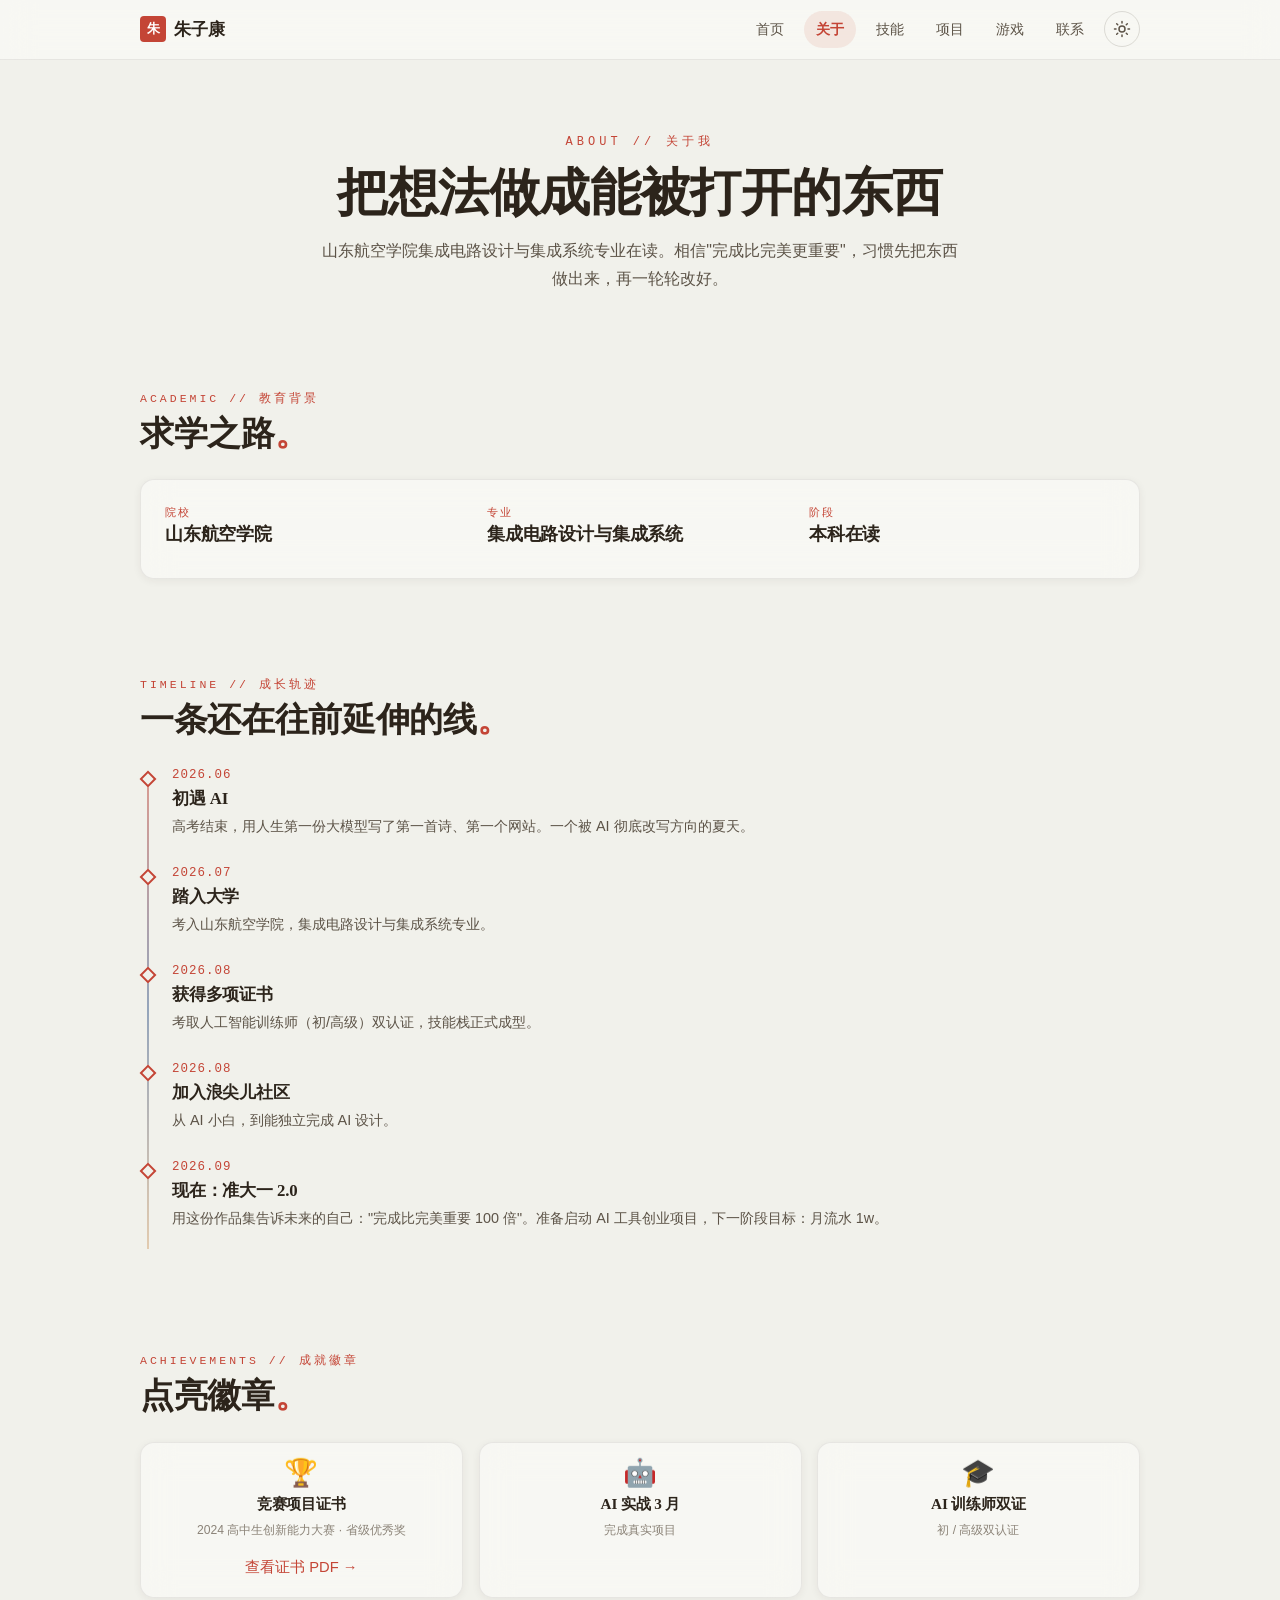
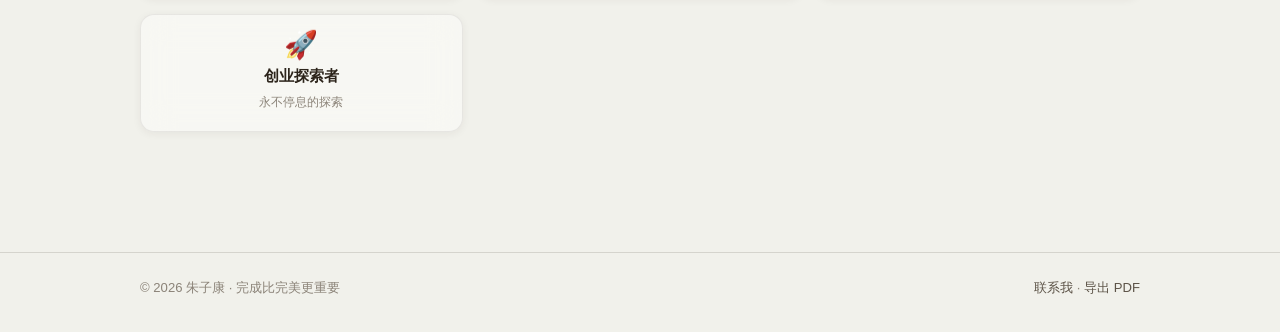
==== about.html @ a06865e1 "Add files via upload" ====
<!DOCTYPE html>
<html lang="zh-CN">
<head>
<meta charset="UTF-8">
<meta name="viewport" content="width=device-width, initial-scale=1">
<title>关于我 · 朱子康 | 教育背景与成长时间线</title>
<meta name="description" content="朱子康的成长轨迹：从高考后初遇 AI，到考入山东航空学院集成电路专业，再到完成多项 AI 技能认证的完整时间线。">
<meta name="theme-color" content="#F1F1EB">
<link rel="canonical" href="https://qsefthuko753951.github.io/ZK/about.html">
<link rel="icon" href="images/favicon.png" sizes="256x256">
<link rel="icon" href="favicon.ico" sizes="48x48">
<meta property="og:type" content="profile">
<meta property="og:title" content="关于我 · 朱子康">
<meta property="og:description" content="教育背景、成长时间线与成就徽章。">
<meta property="og:url" content="https://qsefthuko753951.github.io/ZK/about.html">
<meta property="og:image" content="https://qsefthuko753951.github.io/ZK/images/robocon-01.webp">
<link rel="stylesheet" href="assets/css/tokens.css">
<link rel="stylesheet" href="assets/css/main.css">
<script>(function(){ try { var t = localStorage.getItem('zk-theme'); if (t) document.documentElement.setAttribute('data-theme', t); } catch (e) {} })();</script>
</head>
<body>

<header class="site-nav">
    <div class="nav-inner">
        <a class="nav-brand" href="index.html"><span class="seal">朱</span>朱子康</a>
        <button class="nav-toggle" aria-expanded="false" aria-label="打开导航菜单">☰</button>
        <nav class="nav-links" id="nav-links">
            <a href="index.html">首页</a>
            <a href="about.html" class="is-active">关于</a>
            <a href="skills.html">技能</a>
            <a href="projects.html">项目</a>
            <a href="games.html">游戏</a>
            <a href="contact.html">联系</a>
            <button class="theme-toggle" aria-label="切换深色 / 浅色模式" title="切换主题">
                <svg class="icon-sun" viewBox="0 0 24 24" fill="none" stroke="currentColor" stroke-width="2" stroke-linecap="round"><circle cx="12" cy="12" r="4"></circle><path d="M12 2v2M12 20v2M2 12h2M20 12h2M4.9 4.9l1.4 1.4M17.7 17.7l1.4 1.4M19.1 4.9l-1.4 1.4M6.3 17.7l-1.4 1.4"></path></svg>
                <svg class="icon-moon" viewBox="0 0 24 24" fill="none" stroke="currentColor" stroke-width="2" stroke-linecap="round" stroke-linejoin="round"><path d="M21 12.8A9 9 0 1 1 11.2 3a7 7 0 0 0 9.8 9.8z"></path></svg>
            </button>
        </nav>
    </div>
</header>

<main class="site-main">
    <div class="page-head container">
        <div class="eyebrow">ABOUT // 关于我</div>
        <h1>把想法做成能被打开的东西</h1>
        <p>山东航空学院集成电路设计与集成系统专业在读。相信"完成比完美更重要"，习惯先把东西做出来，再一轮轮改好。</p>
    </div>

    <!-- 教育背景 -->
    <section data-snap class="section">
        <div class="container">
            <div class="section-head reveal">
                <div class="eyebrow">ACADEMIC // 教育背景</div>
                <h2>求学之路<span class="dot">。</span></h2>
            </div>
            <div class="card reveal">
                <div class="grid grid-3">
                    <div><div class="eyebrow">院校</div><h3>山东航空学院</h3></div>
                    <div><div class="eyebrow">专业</div><h3>集成电路设计与集成系统</h3></div>
                    <div><div class="eyebrow">阶段</div><h3>本科在读</h3></div>
                </div>
            </div>
        </div>
    </section>

    <!-- 成长时间线 -->
    <section class="section ink-reveal">
        <div class="container">
            <div class="section-head reveal">
                <div class="eyebrow">TIMELINE // 成长轨迹</div>
                <h2>一条还在往前延伸的线<span class="dot">。</span></h2>
            </div>
            <div class="timeline reveal">
                <div class="tl-item">
                    <div class="tl-date">2026.06</div>
                    <h3>初遇 AI</h3>
                    <p>高考结束，用人生第一份大模型写了第一首诗、第一个网站。一个被 AI 彻底改写方向的夏天。</p>
                </div>
                <div class="tl-item">
                    <div class="tl-date">2026.07</div>
                    <h3>踏入大学</h3>
                    <p>考入山东航空学院，集成电路设计与集成系统专业。</p>
                </div>
                <div class="tl-item">
                    <div class="tl-date">2026.08</div>
                    <h3>获得多项证书</h3>
                    <p>考取人工智能训练师（初/高级）双认证，技能栈正式成型。</p>
                </div>
                <div class="tl-item">
                    <div class="tl-date">2026.08</div>
                    <h3>加入浪尖儿社区</h3>
                    <p>从 AI 小白，到能独立完成 AI 设计。</p>
                </div>
                <div class="tl-item">
                    <div class="tl-date">2026.09</div>
                    <h3>现在：准大一 2.0</h3>
                    <p>用这份作品集告诉未来的自己："完成比完美重要 100 倍"。准备启动 AI 工具创业项目，下一阶段目标：月流水 1w。</p>
                </div>
            </div>
        </div>
    </section>

    <!-- 成就徽章 -->
    <section data-snap class="section">
        <div class="container">
            <div class="section-head reveal">
                <div class="eyebrow">ACHIEVEMENTS // 成就徽章</div>
                <h2>点亮徽章<span class="dot">。</span></h2>
            </div>
            <div class="grid grid-auto">
                <div class="card badge reveal">
                    <div class="icon">🏆</div>
                    <h4>竞赛项目证书</h4>
                    <span>2024 高中生创新能力大赛 · 省级优秀奖</span>
                    <p style="margin-top:var(--sp-3);margin-bottom:0"><a href="images/cert_award_20241787541253835.pdf" target="_blank" rel="noopener">查看证书 PDF →</a></p>
                </div>
                <div class="card badge reveal">
                    <div class="icon">🤖</div>
                    <h4>AI 实战 3 月</h4>
                    <span>完成真实项目</span>
                </div>
                <div class="card badge reveal">
                    <div class="icon">🎓</div>
                    <h4>AI 训练师双证</h4>
                    <span>初 / 高级双认证</span>
                </div>
                <div class="card badge reveal">
                    <div class="icon">🚀</div>
                    <h4>创业探索者</h4>
                    <span>永不停息的探索</span>
                </div>
            </div>
        </div>
    </section>
</main>

<footer class="site-footer">
    <div class="container footer-inner">
        <div>© <span data-year>2026</span> 朱子康 · 完成比完美更重要</div>
        <div><a href="contact.html">联系我</a> · <a href="#" onclick="window.print();return false;">导出 PDF</a></div>
    </div>
</footer>

<script src="assets/js/config.js"></script>
<script src="assets/js/theme.js"></script>
<script src="assets/js/site.js"></script>
<script src="assets/js/cursor-particles.js"></script>
<script src="assets/js/smooth-scroll.js"></script>

<script type="application/ld+json">
{
  "@context": "https://schema.org",
  "@type": "BreadcrumbList",
  "itemListElement": [
    { "@type": "ListItem", "position": 1, "name": "首页", "item": "https://qsefthuko753951.github.io/ZK/" },
    { "@type": "ListItem", "position": 2, "name": "关于我", "item": "https://qsefthuko753951.github.io/ZK/about.html" }
  ]
}
</script>
</body>
</html>
---- assets/css/tokens.css ----
/* ==========================================================================
   tokens.css — 设计令牌单一来源（配色 / 字体 / 间距 / 阴影 / 动效）
   覆盖顺序：亮色默认 → 系统深色偏好 → 手动指定 data-theme
   ========================================================================== */

:root {
    /* ---------- 字体（系统栈优先，零下载零阻塞，保证 LCP 与 Lighthouse） ---------- */
    --font-serif: "Songti SC", "STSong", "Source Han Serif SC", "Noto Serif SC", "SimSun", Georgia, serif;
    --font-sans: -apple-system, BlinkMacSystemFont, "PingFang SC", "HarmonyOS Sans SC", "Microsoft YaHei", "Noto Sans SC", "Segoe UI", Roboto, sans-serif;
    --font-hand: "Xingkai SC", "STXingkai", "Kaiti SC", "STKaiti", "KaiTi", cursive;
    --font-mono: "SFMono-Regular", Menlo, Consolas, "Courier New", monospace;

    /* ---------- 间距刻度 ---------- */
    --sp-1: 0.25rem;
    --sp-2: 0.5rem;
    --sp-3: 0.75rem;
    --sp-4: 1rem;
    --sp-5: 1.5rem;
    --sp-6: 2rem;
    --sp-7: 3rem;
    --sp-8: 4.5rem;
    --sp-9: 7rem;
    --gutter: clamp(1rem, 4vw, 2.5rem);
    --maxw: 1080px;

    /* ---------- 尺寸与圆角 ---------- */
    --radius-sm: 4px;
    --radius-md: 8px;
    --radius-lg: 14px;
    --radius-full: 999px;
    --nav-h: 60px;

    /* ---------- 动效 ---------- */
    --ease-out: cubic-bezier(0.2, 1, 0.3, 1);
    --ease-io: cubic-bezier(0.5, 0, 0.2, 1);
    --dur-fast: 0.2s;
    --dur: 0.4s;
    --dur-slow: 0.8s;

    /* ================= 亮色：宣纸 × 墨 ================= */
    --c-bg: #F1F1EB;
    --c-bg-soft: #F7F7F3;
    --c-surface: rgba(250, 250, 247, 0.72);
    --c-surface-solid: #FBFAF7;
    --c-ink: #2C241B;
    --c-ink-2: #5C5347;
    --c-ink-3: #8B8378;
    --c-line: rgba(44, 36, 27, 0.14);
    --c-line-soft: rgba(44, 36, 27, 0.08);

    /* 国风三色（品牌色，深浅模式共用同一家族） */
    --c-cinnabar: #C44536;
    --c-ultramarine: #3A5A8C;
    --c-ochre: #D4A574;
    --c-gold: #B08D4F;

    --c-accent: var(--c-cinnabar);
    --c-accent-weak: rgba(196, 69, 54, 0.1);

    --shadow-sm: 0 2px 8px rgba(44, 36, 27, 0.06);
    --shadow-md: 0 10px 30px rgba(44, 36, 27, 0.10);
    --shadow-lg: 0 24px 60px rgba(44, 36, 27, 0.16);
    --shadow-geo: 5px 5px 0 var(--c-ultramarine), 10px 10px 0 rgba(196, 69, 54, 0.35);
    --glass-blur: blur(16px) saturate(160%);

    /* 画布层（水墨粒子/流动背景） */
    --ink-particle: 44, 36, 27;
    --ink-canvas-alpha: 0.5;
    --c-canvas-bg: transparent;
}

/* ---------- 深色：墨黑底 + 金色点缀 ---------- */
:root[data-theme="dark"],
html[data-theme="dark"] {
    --c-bg: #0E0E12;
    --c-bg-soft: #15151B;
    --c-surface: rgba(28, 28, 36, 0.72);
    --c-surface-solid: #1A1A22;
    --c-ink: #EDEAE3;
    --c-ink-2: #B5B0A6;
    --c-ink-3: #7E7A73;
    --c-line: rgba(237, 234, 227, 0.16);
    --c-line-soft: rgba(237, 234, 227, 0.08);

    --c-cinnabar: #E0645A;
    --c-ultramarine: #6E93C8;
    --c-ochre: #D8B183;
    --c-gold: #D8B26A;

    --shadow-sm: 0 2px 8px rgba(0, 0, 0, 0.5);
    --shadow-md: 0 12px 32px rgba(0, 0, 0, 0.6);
    --shadow-lg: 0 28px 70px rgba(0, 0, 0, 0.7);
    --shadow-geo: 5px 5px 0 var(--c-ultramarine), 10px 10px 0 rgba(216, 178, 106, 0.4);

    --ink-particle: 216, 178, 106;
    --ink-canvas-alpha: 0.42;
}

/* ---------- 跟随系统（未手动指定时生效） ---------- */
@media (prefers-color-scheme: dark) {
    :root:not([data-theme="light"]) {
        --c-bg: #0E0E12;
        --c-bg-soft: #15151B;
        --c-surface: rgba(28, 28, 36, 0.72);
        --c-surface-solid: #1A1A22;
        --c-ink: #EDEAE3;
        --c-ink-2: #B5B0A6;
        --c-ink-3: #7E7A73;
        --c-line: rgba(237, 234, 227, 0.16);
        --c-line-soft: rgba(237, 234, 227, 0.08);
        --c-cinnabar: #E0645A;
        --c-ultramarine: #6E93C8;
        --c-ochre: #D8B183;
        --c-gold: #D8B26A;
        --shadow-sm: 0 2px 8px rgba(0, 0, 0, 0.5);
        --shadow-md: 0 12px 32px rgba(0, 0, 0, 0.6);
        --shadow-lg: 0 28px 70px rgba(0, 0, 0, 0.7);
        --shadow-geo: 5px 5px 0 var(--c-ultramarine), 10px 10px 0 rgba(216, 178, 106, 0.4);
        --ink-particle: 216, 178, 106;
        --ink-canvas-alpha: 0.42;
    }
}

/* 主题切换瞬间的平滑过渡（由 JS 临时挂上，避免首屏加载时全程过渡） */
html.theme-anim,
html.theme-anim *,
html.theme-anim *::before,
html.theme-anim *::after {
    transition: background-color 0.45s var(--ease-io), border-color 0.45s var(--ease-io),
                color 0.45s var(--ease-io), fill 0.45s var(--ease-io) !important;
}
---- assets/css/main.css ----
/* ==========================================================================
   main.css — 版式与组件（颜色一律引用 tokens.css 变量，此处不写死色值）
   ========================================================================== */

*, *::before, *::after { box-sizing: border-box; }
html { -webkit-text-size-adjust: 100%; scroll-behavior: smooth; }
body {
    margin: 0;
    font-family: var(--font-sans);
    font-size: 16px;
    line-height: 1.75;
    color: var(--c-ink);
    background: var(--c-bg);
    -webkit-font-smoothing: antialiased;
    overflow-x: hidden;
    transition: background-color var(--dur) var(--ease-io), color var(--dur) var(--ease-io);
}
img, video, canvas { max-width: 100%; display: block; }
a { color: var(--c-accent); text-decoration: none; }
a:hover { text-decoration: underline; text-underline-offset: 3px; }
h1, h2, h3, h4 { font-family: var(--font-serif); font-weight: 700; line-height: 1.25; margin: 0 0 var(--sp-3); letter-spacing: -0.01em; }
p { margin: 0 0 var(--sp-4); }
ul { margin: 0; padding-left: 1.2em; }
button { font: inherit; color: inherit; }
:focus-visible { outline: 2px solid var(--c-accent); outline-offset: 3px; border-radius: var(--radius-sm); }

.container { width: 100%; max-width: var(--maxw); margin: 0 auto; padding: 0 var(--gutter); }
.sr-only { position: absolute; width: 1px; height: 1px; overflow: hidden; clip-path: inset(50%); white-space: nowrap; }

/* 跨文档页面过渡（支持的浏览器自动获得淡入淡出，不支持则无影响） */
@view-transition { navigation: auto; }
::view-transition-old(root) { animation: vtFade 0.28s var(--ease-io) both; }
::view-transition-new(root) { animation: vtIn 0.42s var(--ease-out) both; }
@keyframes vtFade { to { opacity: 0; } }
@keyframes vtIn { from { opacity: 0; transform: translateY(10px); } to { opacity: 1; transform: none; } }

/* ============ 顶部导航 ============ */
.site-nav {
    position: fixed; inset: 0 0 auto; z-index: 100; height: var(--nav-h);
    display: flex; align-items: center;
    background: var(--c-surface);
    backdrop-filter: var(--glass-blur); -webkit-backdrop-filter: var(--glass-blur);
    border-bottom: 1px solid var(--c-line-soft);
}
.nav-inner { width: 100%; max-width: var(--maxw); margin: 0 auto; padding: 0 var(--gutter); display: flex; align-items: center; gap: var(--sp-4); }
.nav-brand { font-family: var(--font-serif); font-weight: 700; font-size: 1.05rem; color: var(--c-ink); display: flex; align-items: center; gap: 8px; }
.nav-brand:hover { text-decoration: none; color: var(--c-accent); }
.nav-brand .seal {
    width: 26px; height: 26px; display: grid; place-items: center; border-radius: var(--radius-sm);
    background: var(--c-cinnabar); color: #fff; font-size: 0.8rem; font-family: var(--font-serif);
}
.nav-links { display: flex; gap: var(--sp-2); margin-left: auto; align-items: center; }
.nav-links a {
    padding: 6px 12px; border-radius: var(--radius-full); font-size: 0.9rem; color: var(--c-ink-2);
    transition: background var(--dur-fast) var(--ease-out), color var(--dur-fast) var(--ease-out);
}
.nav-links a:hover { background: var(--c-accent-weak); color: var(--c-accent); text-decoration: none; }
.nav-links a.is-active { color: var(--c-accent); font-weight: 700; background: var(--c-accent-weak); }
.nav-toggle { display: none; margin-left: auto; background: none; border: 1px solid var(--c-line); border-radius: var(--radius-sm); padding: 4px 10px; cursor: pointer; }
.theme-toggle {
    background: none; border: 1px solid var(--c-line); border-radius: var(--radius-full);
    width: 36px; height: 36px; display: grid; place-items: center; cursor: pointer; color: var(--c-ink-2);
    transition: transform var(--dur-fast) var(--ease-out), color var(--dur-fast), border-color var(--dur-fast);
}
.theme-toggle:hover { transform: rotate(-18deg); color: var(--c-accent); border-color: var(--c-accent); }
.theme-toggle svg { width: 18px; height: 18px; }
.theme-toggle .icon-moon { display: none; }
html[data-theme="dark"] .theme-toggle .icon-sun { display: none; }
html[data-theme="dark"] .theme-toggle .icon-moon { display: block; }
@media (prefers-color-scheme: dark) {
    html:not([data-theme="light"]) .theme-toggle .icon-sun { display: none; }
    html:not([data-theme="light"]) .theme-toggle .icon-moon { display: block; }
}
@media (max-width: 820px) {
    .nav-toggle { display: block; }
    .nav-links {
        position: fixed; top: var(--nav-h); left: 0; right: 0; flex-direction: column; align-items: stretch;
        background: var(--c-surface-solid); border-bottom: 1px solid var(--c-line);
        padding: var(--sp-3) var(--gutter) var(--sp-5); gap: 0;
        transform: translateY(-120%); transition: transform var(--dur) var(--ease-out);
        backdrop-filter: var(--glass-blur); -webkit-backdrop-filter: var(--glass-blur);
    }
    .nav-links.is-open { transform: translateY(0); }
    .nav-links a { padding: 12px 4px; border-bottom: 1px solid var(--c-line-soft); border-radius: 0; }
    .nav-links .theme-toggle { position: absolute; top: -46px; right: var(--gutter); }
}

/* ============ 页面骨架 ============ */
.site-main { padding-top: var(--nav-h); }
.page-head { padding: var(--sp-8) 0 var(--sp-6); text-align: center; }
.page-head .eyebrow { font-family: var(--font-mono); letter-spacing: 4px; font-size: 0.75rem; color: var(--c-accent); text-transform: uppercase; }
.page-head h1 { font-size: clamp(2rem, 5vw, 3.2rem); margin-top: var(--sp-2); }
.page-head p { color: var(--c-ink-2); max-width: 640px; margin-inline: auto; }

.section { padding: var(--sp-7) 0; }
.section-head { margin-bottom: var(--sp-5); }
.section-head .eyebrow { font-family: var(--font-mono); letter-spacing: 3px; font-size: 0.72rem; text-transform: uppercase; color: var(--c-accent); }
.section-head h2 { font-size: clamp(1.5rem, 3.4vw, 2.1rem); margin-top: var(--sp-1); }
.section-head h2 .dot { color: var(--c-accent); }

/* ============ 首页 Hero ============ */
.hero {
    position: relative; min-height: calc(100vh - var(--nav-h));
    display: grid; place-items: center; text-align: center; overflow: hidden;
    padding: var(--sp-7) var(--gutter) var(--sp-8);
}
#ink-canvas { position: absolute; inset: 0; width: 100%; height: 100%; z-index: 0; pointer-events: none; }
.hero-inner { position: relative; z-index: 1; max-width: 820px; }
.hero-kicker { font-family: var(--font-mono); letter-spacing: 6px; font-size: 0.75rem; color: var(--c-ink-2); text-transform: uppercase; }

/* 毛笔书写：逐字遮罩揭示 + 轻微墨色晕开 */
.brush-name { font-family: var(--font-serif); font-size: clamp(3.4rem, 12vw, 7rem); font-weight: 900; line-height: 1.05; margin: var(--sp-3) 0 var(--sp-2); letter-spacing: 0.04em; }
.brush-name .ch {
    display: inline-block; opacity: 0;
    clip-path: polygon(0 0, 0 0, 0 100%, 0 100%);
    filter: blur(6px);
}
.brush-name .ch.done { animation: brushIn 0.9s var(--ease-out) forwards; }
.brush-name .ch.done::after { content: ''; }
@keyframes brushIn {
    0%   { opacity: 0; clip-path: polygon(0 0, 0 0, 0 100%, 0 100%); filter: blur(8px); transform: translateY(12px) rotate(-2deg); }
    55%  { opacity: 1; clip-path: polygon(0 0, 100% 0, 100% 100%, 0 100%); filter: blur(1px); }
    100% { opacity: 1; clip-path: polygon(0 0, 100% 0, 100% 100%, 0 100%); filter: blur(0); transform: none; }
}
.brush-name .dot { color: var(--c-cinnabar); }
.hero-flog { font-family: var(--font-serif); font-size: clamp(1.1rem, 3vw, 1.6rem); color: var(--c-ink-2); margin-bottom: var(--sp-4); min-height: 1.6em; }
.hero-flog .caret { color: var(--c-accent); animation: caretBlink 0.9s step-end infinite; }
@keyframes caretBlink { 50% { opacity: 0; } }
.hero-desc { color: var(--c-ink-2); max-width: 620px; margin: 0 auto var(--sp-5); }
.hero-desc strong { color: var(--c-accent); }

.hero-stats { display: flex; justify-content: center; gap: var(--sp-6); flex-wrap: wrap; margin-top: var(--sp-5); }
.stat .num { font-family: var(--font-serif); font-size: 2rem; font-weight: 800; color: var(--c-accent); line-height: 1; font-variant-numeric: tabular-nums; }
.stat .label { font-size: 0.75rem; color: var(--c-ink-3); letter-spacing: 1px; margin-top: 4px; }

/* 呼吸灯滚动提示 */
.scroll-hint { position: absolute; bottom: 26px; left: 50%; transform: translateX(-50%); z-index: 2; display: grid; justify-items: center; gap: 6px; color: var(--c-ink-3); font-size: 0.72rem; letter-spacing: 3px; font-family: var(--font-mono); text-transform: uppercase; cursor: pointer; }
.scroll-hint .dot-line { width: 1px; height: 40px; background: linear-gradient(var(--c-accent), transparent); animation: hintBreath 2.4s var(--ease-io) infinite; transform-origin: top; }
.scroll-hint .ring { width: 30px; height: 30px; border: 1px solid var(--c-accent); border-radius: 50%; display: grid; place-items: center; animation: hintPulse 2.4s var(--ease-io) infinite; }
.scroll-hint .ring::after { content: ''; width: 6px; height: 6px; border-right: 1.5px solid currentColor; border-bottom: 1.5px solid currentColor; transform: rotate(45deg) translate(-1px, -1px); color: var(--c-accent); }
@keyframes hintBreath { 0%, 100% { opacity: 0.25; transform: scaleY(0.6); } 50% { opacity: 1; transform: scaleY(1); } }
@keyframes hintPulse { 0%, 100% { box-shadow: 0 0 0 0 rgba(196, 69, 54, 0.28); } 50% { box-shadow: 0 0 0 10px rgba(196, 69, 54, 0); } }

/* ============ 卡片 ============ */
.grid { display: grid; gap: var(--sp-4); }
.grid-2 { grid-template-columns: repeat(2, 1fr); }
.grid-3 { grid-template-columns: repeat(3, 1fr); }
.grid-auto { grid-template-columns: repeat(auto-fit, minmax(240px, 1fr)); }
@media (max-width: 860px) { .grid-3 { grid-template-columns: repeat(2, 1fr); } }
@media (max-width: 620px) { .grid-2, .grid-3 { grid-template-columns: 1fr; } }

.card {
    position: relative; padding: var(--sp-5); border-radius: var(--radius-lg);
    background: var(--c-surface); border: 1px solid var(--c-line-soft);
    box-shadow: var(--shadow-sm);
    backdrop-filter: var(--glass-blur); -webkit-backdrop-filter: var(--glass-blur);
    transition: transform var(--dur) var(--ease-out), box-shadow var(--dur) var(--ease-out), border-color var(--dur);
    overflow: hidden;
}
.card:hover { transform: translateY(-6px); box-shadow: var(--shadow-md); border-color: var(--c-accent); }
/* 光追边缘：hover 时流转的锥形渐变描边 */
.card::after {
    content: ''; position: absolute; inset: 0; border-radius: inherit; padding: 1px; pointer-events: none;
    background: conic-gradient(from var(--shine, 0deg), transparent 0 62%, var(--c-accent) 74%, transparent 86%);
    -webkit-mask: linear-gradient(#000 0 0) content-box, linear-gradient(#000 0 0);
    mask: linear-gradient(#000 0 0) content-box, linear-gradient(#000 0 0);
    -webkit-mask-composite: xor; mask-composite: exclude;
    opacity: 0; transition: opacity var(--dur);
}
.card:hover::after { opacity: 0.9; animation: shineSpin 3.2s linear infinite; }
@keyframes shineSpin { to { --shine: 360deg; } }
.card h3 { margin-bottom: var(--sp-2); font-size: 1.15rem; }
.card p { color: var(--c-ink-2); font-size: 0.92rem; margin-bottom: 0; }
.card .eyebrow { font-family: var(--font-mono); font-size: 0.68rem; letter-spacing: 2px; color: var(--c-accent); text-transform: uppercase; }

.card-link { display: block; color: inherit; }
.card-link:hover { text-decoration: none; }
.card-link .go { font-size: 0.82rem; color: var(--c-accent); margin-top: var(--sp-3); display: inline-flex; gap: 6px; align-items: center; }

/* 标签 */
.chips { display: flex; flex-wrap: wrap; gap: 6px; margin-top: var(--sp-3); }
.chip {
    font-size: 0.72rem; padding: 3px 10px; border-radius: var(--radius-full);
    background: var(--c-accent-weak); color: var(--c-accent); border: 1px solid var(--c-line-soft);
    font-family: var(--font-sans);
}

/* 按钮 */
.btn {
    display: inline-flex; align-items: center; gap: 8px; padding: 10px 20px; border-radius: var(--radius-sm);
    background: var(--c-accent); color: #fff; border: none; cursor: pointer; font-size: 0.9rem; font-weight: 600;
    transition: transform var(--dur-fast) var(--ease-out), box-shadow var(--dur-fast);
}
.btn:hover { text-decoration: none; transform: translate(-2px, -2px); box-shadow: 4px 4px 0 var(--c-ultramarine); color: #fff; }
.btn-ghost { background: transparent; color: var(--c-ink); border: 1px solid var(--c-line); }
.btn-ghost:hover { color: var(--c-accent); border-color: var(--c-accent); box-shadow: 3px 3px 0 var(--c-ultramarine); }

/* ============ 时间轴 ============ */
.timeline { position: relative; padding-left: var(--sp-6); }
.timeline::before { content: ''; position: absolute; left: 7px; top: 6px; bottom: 6px; width: 2px; background: linear-gradient(var(--c-cinnabar), var(--c-ultramarine), var(--c-ochre)); opacity: 0.5; }
.tl-item { position: relative; padding-bottom: var(--sp-5); }
.tl-item::before {
    content: ''; position: absolute; left: calc(-1 * var(--sp-6) + 2px); top: 8px; width: 12px; height: 12px;
    background: var(--c-bg); border: 2px solid var(--c-cinnabar); transform: rotate(45deg);
    transition: background var(--dur), transform var(--dur);
}
.tl-item:hover::before { background: var(--c-cinnabar); transform: rotate(225deg); }
.tl-date { font-family: var(--font-mono); font-size: 0.78rem; color: var(--c-accent); letter-spacing: 1px; }
.tl-item h3 { font-size: 1.05rem; margin: 2px 0 4px; }
.tl-item p { color: var(--c-ink-2); font-size: 0.9rem; margin: 0; }

/* ============ 徽章 / 证书 ============ */
.badge { text-align: center; padding: var(--sp-4); }
.badge .icon { font-size: 1.7rem; line-height: 1; margin-bottom: var(--sp-2); }
.badge h4 { font-size: 0.95rem; margin: 0 0 2px; }
.badge span { font-size: 0.76rem; color: var(--c-ink-3); }
.cert-grid { display: grid; grid-template-columns: repeat(auto-fit, minmax(220px, 1fr)); gap: var(--sp-4); }
.cert { padding: var(--sp-3); }
.cert img { width: 100%; aspect-ratio: 16/10; object-fit: cover; border-radius: var(--radius-sm); background: var(--c-bg-soft); }
.cert .name { font-size: 0.86rem; margin-top: var(--sp-2); font-weight: 600; }
.cert .from { font-size: 0.75rem; color: var(--c-ink-3); }

/* ============ 技能条 ============ */
.skill-row { margin-bottom: var(--sp-4); }
.skill-row .top { display: flex; justify-content: space-between; font-size: 0.9rem; margin-bottom: 6px; }
.skill-row .val { color: var(--c-accent); font-family: var(--font-mono); font-variant-numeric: tabular-nums; }
.bar { height: 8px; border-radius: var(--radius-full); background: var(--c-line-soft); overflow: hidden; }
.bar > i { display: block; height: 100%; width: 0; border-radius: inherit; background: linear-gradient(90deg, var(--c-cinnabar), var(--c-ultramarine)); transition: width 1.4s var(--ease-out); }

/* ============ 作品 3D Coverflow ============ */
.coverflow { position: relative; height: min(56vh, 460px); perspective: 1400px; overflow: hidden; border-radius: var(--radius-lg); background: var(--c-bg-soft); border: 1px dashed var(--c-line); touch-action: pan-y; }
.coverflow-inner { position: absolute; inset: 0; transform-style: preserve-3d; }
.cf-item {
    position: absolute; top: 50%; left: 50%; width: min(52vw, 560px); aspect-ratio: 16/9;
    transform-origin: center; cursor: pointer; border-radius: var(--radius-sm); overflow: hidden;
    box-shadow: var(--shadow-md); border: 1px solid var(--c-line-soft); background: var(--c-surface-solid);
    transition: transform 0.6s var(--ease-out), opacity 0.6s, filter 0.6s;
}
.cf-item img { width: 100%; height: 100%; object-fit: cover; }
.cf-item.is-active { border-color: var(--c-accent); }
.coverflow-nav { display: flex; justify-content: center; gap: var(--sp-3); margin-top: var(--sp-4); }
.cf-btn { width: 42px; height: 42px; border-radius: var(--radius-sm); border: 1px solid var(--c-line); background: var(--c-surface); cursor: pointer; display: grid; place-items: center; transition: all var(--dur-fast); }
.cf-btn:hover { background: var(--c-accent); color: #fff; border-color: var(--c-accent); }

/* 灯箱 */
.lightbox { position: fixed; inset: 0; z-index: 200; background: rgba(8, 8, 10, 0.9); display: none; place-items: center; padding: var(--sp-5); backdrop-filter: blur(8px); }
.lightbox.is-open { display: grid; }
.lightbox img { max-width: 94vw; max-height: 86vh; border-radius: var(--radius-md); box-shadow: var(--shadow-lg); }
.lightbox .lb-close, .lightbox .lb-nav { position: absolute; background: var(--c-surface); border: 1px solid var(--c-line); color: var(--c-ink); cursor: pointer; border-radius: 50%; width: 44px; height: 44px; display: grid; place-items: center; font-size: 1.2rem; }
.lightbox .lb-close { top: 18px; right: 20px; }
.lightbox .lb-nav { top: 50%; transform: translateY(-50%); }
.lightbox .lb-prev { left: 18px; }
.lightbox .lb-next { right: 18px; }
.lightbox .lb-count { position: absolute; bottom: 24px; left: 50%; transform: translateX(-50%); font-family: var(--font-mono); font-size: 0.85rem; color: #fff; background: rgba(255,255,255,0.12); padding: 4px 14px; border-radius: var(--radius-full); }

/* ============ 游戏试玩舱 ============ */
.play-cabinet { border-radius: var(--radius-lg); overflow: hidden; border: 1px solid var(--c-line); background: var(--c-surface); box-shadow: var(--shadow-md); border-top: 4px solid var(--c-cinnabar); }
.play-head { padding: var(--sp-4) var(--sp-5) var(--sp-3); }
.play-head h2 { font-size: 1.3rem; margin: 4px 0 0; }
.play-stage { position: relative; background: #0a0a12; min-height: 320px; }
.play-poster {
    position: absolute; inset: 0; z-index: 2; display: grid; place-content: center; justify-items: center; gap: var(--sp-3);
    text-align: center; cursor: pointer; color: #E8ECF5; padding: var(--sp-5);
    background: radial-gradient(circle at 50% 34%, rgba(110, 147, 200, 0.3), transparent 62%), linear-gradient(180deg, #14141c, #08080f);
}
.play-poster h3 { color: #F0C040; letter-spacing: 6px; margin: 0; text-shadow: 3px 3px 0 #7A4A2A; }
.play-poster p { color: #A8B2C6; font-size: 0.88rem; max-width: 480px; margin: 0; }
.play-poster .keys { font-family: var(--font-mono); font-size: 0.72rem; color: #6F7B91; letter-spacing: 2px; }
.play-badge-btn { width: 70px; height: 70px; border-radius: 50%; border: 2px solid var(--c-cinnabar); color: var(--c-cinnabar); display: grid; place-items: center; transition: transform var(--dur-fast) var(--ease-out), background var(--dur-fast); }
.play-poster:hover .play-badge-btn { transform: scale(1.1); background: rgba(196, 69, 54, 0.15); }
.play-badge-btn svg { width: 26px; height: 26px; fill: currentColor; margin-left: 3px; }
.frame-wrap { position: relative; width: 100%; overflow: hidden; background: #0a0a12; }
.frame-scaler { width: 880px; height: 880px; transform-origin: top left; }
.frame-scaler iframe { width: 100%; height: 100%; border: 0; background: #0a0a12; }
.frame-wrap:fullscreen { display: grid; place-items: center; width: 100vw; height: 100vh !important; }
.play-tools { display: flex; flex-wrap: wrap; gap: var(--sp-2); align-items: center; padding: var(--sp-3) var(--sp-5) var(--sp-4); }
.play-tools .meta { font-family: var(--font-mono); font-size: 0.7rem; color: var(--c-ink-3); letter-spacing: 1px; margin-right: auto; }
.mini-btn { padding: 6px 12px; font-size: 0.76rem; border-radius: var(--radius-sm); border: 1px solid var(--c-line); background: transparent; color: var(--c-ink-2); cursor: pointer; text-decoration: none; transition: all var(--dur-fast); }
.mini-btn:hover { background: var(--c-accent); color: #fff; border-color: var(--c-accent); text-decoration: none; }

/* ============ 视频 ============ */
.video-card { border-radius: var(--radius-lg); border: 1px solid var(--c-line); background: var(--c-surface); padding: var(--sp-3); }
.video-stage { position: relative; min-height: 300px; background: #0a0a12; border-radius: var(--radius-md); overflow: hidden; display: grid; place-items: center; }
.video-stage video { width: 100%; height: auto; max-height: 68vh; background: #000; }
.video-cover { position: absolute; inset: 0; z-index: 2; display: grid; place-content: center; justify-items: center; gap: var(--sp-3); cursor: pointer; text-align: center; padding: var(--sp-5); background: radial-gradient(circle at 50% 38%, rgba(110, 147, 200, 0.22), transparent 62%), linear-gradient(180deg, #14141c, #08080f); transition: opacity var(--dur); }
.video-cover.is-hidden { opacity: 0; pointer-events: none; }
.video-cover .kicker { font-family: var(--font-mono); font-size: 0.78rem; letter-spacing: 3px; color: var(--c-ultramarine); }
.video-cover .name { color: #fff; font-size: 1rem; }
.video-cover .hint { font-family: var(--font-mono); font-size: 0.7rem; color: #6F7B91; }

/* ============ 联系 ============ */
.contact-list { display: grid; gap: var(--sp-4); grid-template-columns: repeat(auto-fit, minmax(220px, 1fr)); }
.contact-item { padding: var(--sp-4); border-radius: var(--radius-md); border: 1px solid var(--c-line-soft); background: var(--c-surface); }
.contact-item .label { font-family: var(--font-mono); font-size: 0.7rem; letter-spacing: 2px; color: var(--c-accent); text-transform: uppercase; }
.contact-item .value { font-family: var(--font-serif); font-size: 1.05rem; font-weight: 700; margin-top: 4px; word-break: break-all; }

/* ============ 页脚 ============ */
.site-footer { border-top: 1px solid var(--c-line); margin-top: var(--sp-8); padding: var(--sp-5) 0 var(--sp-6); color: var(--c-ink-3); font-size: 0.82rem; }
.footer-inner { display: flex; flex-wrap: wrap; gap: var(--sp-4); justify-content: space-between; align-items: center; }
.site-footer a { color: var(--c-ink-2); }

/* ============ 分类筛选 + 3D 翻转卡 ============ */
.filter-bar { display: flex; gap: 8px; flex-wrap: wrap; margin-bottom: var(--sp-4); }
.filter-btn {
    padding: 6px 15px; border-radius: var(--radius-full); border: 1px solid var(--c-line);
    background: transparent; color: var(--c-ink-2); font-size: 0.82rem; cursor: pointer;
    transition: all var(--dur-fast) var(--ease-out);
}
.filter-btn:hover { border-color: var(--c-accent); color: var(--c-accent); }
.filter-btn.is-on { background: var(--c-accent); color: #fff; border-color: var(--c-accent); }

.flip-card { perspective: 1200px; background: none; border: 0; box-shadow: none; padding: 0; overflow: visible; }
.flip-card:hover { transform: none; box-shadow: none; border: 0; }
.flip-card::after { display: none; }
.flip-inner { position: relative; width: 100%; min-height: 300px; transform-style: preserve-3d; transition: transform 0.75s var(--ease-out); }
.flip-card.is-flipped .flip-inner { transform: rotateY(180deg); }
.flip-face {
    position: absolute; inset: 0; backface-visibility: hidden; -webkit-backface-visibility: hidden;
    padding: var(--sp-5); border-radius: var(--radius-lg); background: var(--c-surface);
    border: 1px solid var(--c-line-soft); box-shadow: var(--shadow-sm);
    backdrop-filter: var(--glass-blur); -webkit-backdrop-filter: var(--glass-blur);
    display: flex; flex-direction: column; overflow: hidden;
}
.flip-face h3 { font-size: 1.1rem; }
.flip-face p { color: var(--c-ink-2); font-size: 0.9rem; }
.flip-back { transform: rotateY(180deg); }
.flip-back ul { font-size: 0.85rem; color: var(--c-ink-2); margin: var(--sp-2) 0 var(--sp-3); }
.flip-toggle { margin-top: auto; align-self: flex-start; background: none; border: 0; padding: 0; color: var(--c-accent); font-size: 0.84rem; cursor: pointer; }
.flip-toggle:hover { text-decoration: underline; }

/* ============ 雷达图 ============ */
.radar-wrap { display: grid; place-items: center; gap: var(--sp-4); }
#radar { width: 100%; max-width: 430px; aspect-ratio: 1 / 1; }

/* ============ 入场动画 ============ */
.reveal { opacity: 0; transform: translateY(26px); transition: opacity 0.8s var(--ease-out), transform 0.8s var(--ease-out); will-change: opacity, transform; }
.reveal.is-in { opacity: 1; transform: none; }
/* 墨迹扩散遮罩（章节衔接） */
.ink-reveal { -webkit-mask-image: radial-gradient(circle at 50% 50%, #000 0%, #000 var(--ink-r, 0%), transparent calc(var(--ink-r, 0%) + 18%)); mask-image: radial-gradient(circle at 50% 50%, #000 0%, #000 var(--ink-r, 0%), transparent calc(var(--ink-r, 0%) + 18%)); transition: --ink-r 1s var(--ease-out); }
.ink-reveal.is-in { animation: inkSpread 1.1s var(--ease-out) forwards; }
@keyframes inkSpread { from { --ink-r: 0%; } to { --ink-r: 130%; } }

/* 滚动进度条 */
.scroll-progress { position: fixed; top: 0; left: 0; height: 2px; width: 0; z-index: 120; background: linear-gradient(90deg, var(--c-cinnabar), var(--c-ultramarine), var(--c-ochre)); }

@media (prefers-reduced-motion: reduce) {
    html { scroll-behavior: auto; }
    *, *::before, *::after { animation-duration: 0.001s !important; animation-iteration-count: 1 !important; transition-duration: 0.001s !important; }
    .reveal { opacity: 1; transform: none; }
    .ink-reveal { -webkit-mask-image: none; mask-image: none; }
}

@media print {
    .site-nav, .scroll-hint, .scroll-progress, .play-tools, .lightbox, .theme-toggle { display: none !important; }
    body { background: #fff; color: #000; }
    .card, .contact-item { border: 1px solid #ddd; box-shadow: none; background: #fff; }
}
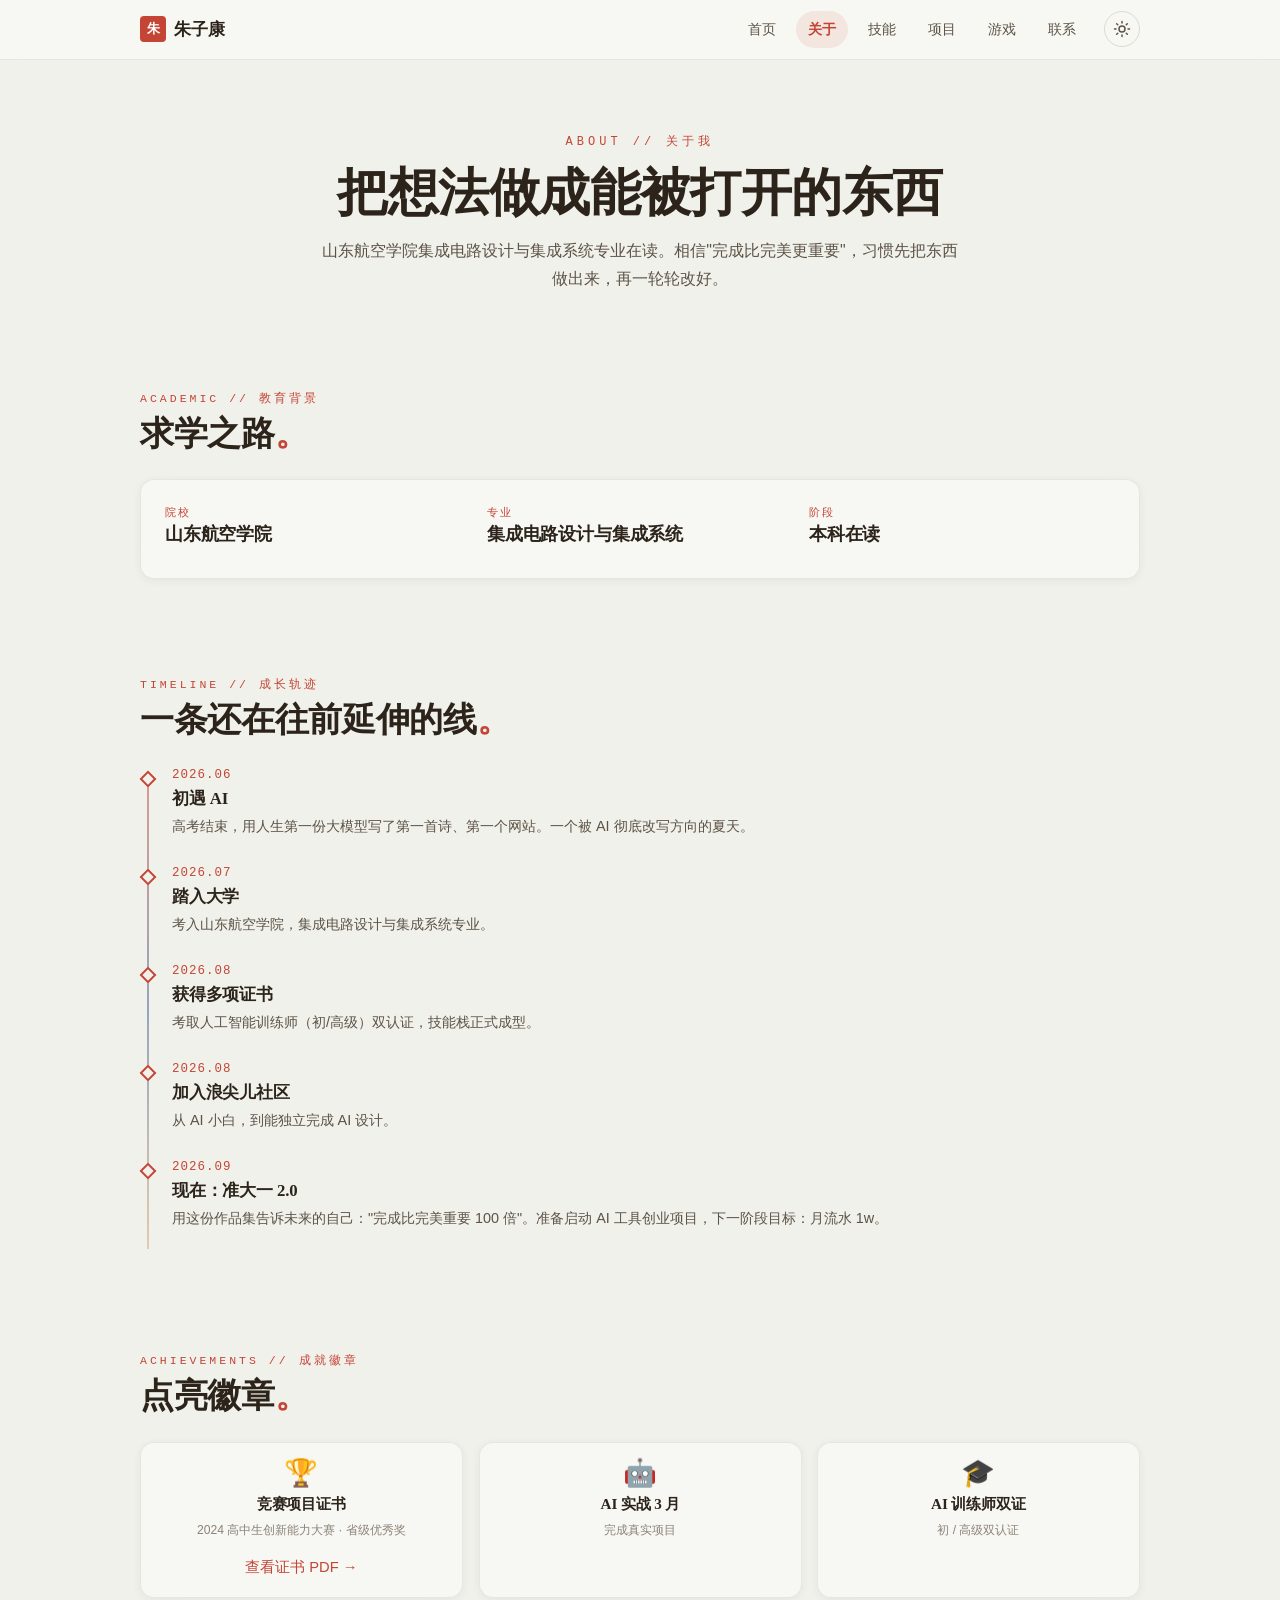
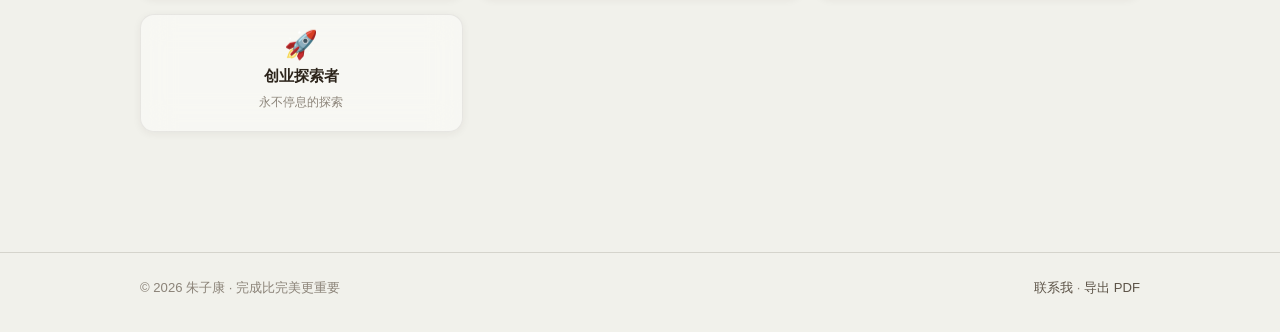
==== commit 05663195: "Add files via upload" ====
--- a/about.html
+++ b/about.html
@@ -31,11 +31,11 @@
             <a href="projects.html">项目</a>
             <a href="games.html">游戏</a>
             <a href="contact.html">联系</a>
-            <button class="theme-toggle" aria-label="切换深色 / 浅色模式" title="切换主题">
-                <svg class="icon-sun" viewBox="0 0 24 24" fill="none" stroke="currentColor" stroke-width="2" stroke-linecap="round"><circle cx="12" cy="12" r="4"></circle><path d="M12 2v2M12 20v2M2 12h2M20 12h2M4.9 4.9l1.4 1.4M17.7 17.7l1.4 1.4M19.1 4.9l-1.4 1.4M6.3 17.7l-1.4 1.4"></path></svg>
-                <svg class="icon-moon" viewBox="0 0 24 24" fill="none" stroke="currentColor" stroke-width="2" stroke-linecap="round" stroke-linejoin="round"><path d="M21 12.8A9 9 0 1 1 11.2 3a7 7 0 0 0 9.8 9.8z"></path></svg>
-            </button>
         </nav>
+        <button class="theme-toggle" aria-label="切换深色 / 浅色模式" title="切换主题">
+            <svg class="icon-sun" viewBox="0 0 24 24" fill="none" stroke="currentColor" stroke-width="2" stroke-linecap="round"><circle cx="12" cy="12" r="4"></circle><path d="M12 2v2M12 20v2M2 12h2M20 12h2M4.9 4.9l1.4 1.4M17.7 17.7l1.4 1.4M19.1 4.9l-1.4 1.4M6.3 17.7l-1.4 1.4"></path></svg>
+            <svg class="icon-moon" viewBox="0 0 24 24" fill="none" stroke="currentColor" stroke-width="2" stroke-linecap="round" stroke-linejoin="round"><path d="M21 12.8A9 9 0 1 1 11.2 3a7 7 0 0 0 9.8 9.8z"></path></svg>
+        </button>
     </div>
 </header>
 
--- a/assets/css/tokens.css
+++ b/assets/css/tokens.css
@@ -69,57 +69,42 @@
     --c-canvas-bg: transparent;
 }
 
-/* ---------- 深色：墨黑底 + 金色点缀 ---------- */
+/* ---------- 深色：夜幕靛蓝 + 月华金星 ---------- */
 :root[data-theme="dark"],
 html[data-theme="dark"] {
-    --c-bg: #0E0E12;
-    --c-bg-soft: #15151B;
-    --c-surface: rgba(28, 28, 36, 0.72);
-    --c-surface-solid: #1A1A22;
+    --c-bg: #0C1122;
+    --c-bg-soft: #141A2E;
+    --c-surface: rgba(31, 39, 64, 0.72);
+    --c-surface-solid: #161C2E;
     --c-ink: #EDEAE3;
-    --c-ink-2: #B5B0A6;
-    --c-ink-3: #7E7A73;
+    --c-ink-2: #B9B3A8;
+    --c-ink-3: #827E76;
     --c-line: rgba(237, 234, 227, 0.16);
     --c-line-soft: rgba(237, 234, 227, 0.08);
 
     --c-cinnabar: #E0645A;
-    --c-ultramarine: #6E93C8;
+    --c-ultramarine: #7C9FD6;
     --c-ochre: #D8B183;
-    --c-gold: #D8B26A;
+    --c-gold: #E0BC72;
+
+    /* 夜间专属：月亮 / 星辰 / 夜霭（仅深色模式使用，白天不生效） */
+    --c-moon: #F3E3B6;
+    --c-star: #E6EEFF;
+    --c-night-glow: rgba(124, 159, 214, 0.20);
+    --c-night-aurora: rgba(146, 118, 200, 0.14);
 
     --shadow-sm: 0 2px 8px rgba(0, 0, 0, 0.5);
     --shadow-md: 0 12px 32px rgba(0, 0, 0, 0.6);
     --shadow-lg: 0 28px 70px rgba(0, 0, 0, 0.7);
-    --shadow-geo: 5px 5px 0 var(--c-ultramarine), 10px 10px 0 rgba(216, 178, 106, 0.4);
+    --shadow-geo: 5px 5px 0 var(--c-ultramarine), 10px 10px 0 rgba(224, 188, 114, 0.4);
 
-    --ink-particle: 216, 178, 106;
+    --ink-particle: 224, 188, 114;
     --ink-canvas-alpha: 0.42;
 }
 
-/* ---------- 跟随系统（未手动指定时生效） ---------- */
-@media (prefers-color-scheme: dark) {
-    :root:not([data-theme="light"]) {
-        --c-bg: #0E0E12;
-        --c-bg-soft: #15151B;
-        --c-surface: rgba(28, 28, 36, 0.72);
-        --c-surface-solid: #1A1A22;
-        --c-ink: #EDEAE3;
-        --c-ink-2: #B5B0A6;
-        --c-ink-3: #7E7A73;
-        --c-line: rgba(237, 234, 227, 0.16);
-        --c-line-soft: rgba(237, 234, 227, 0.08);
-        --c-cinnabar: #E0645A;
-        --c-ultramarine: #6E93C8;
-        --c-ochre: #D8B183;
-        --c-gold: #D8B26A;
-        --shadow-sm: 0 2px 8px rgba(0, 0, 0, 0.5);
-        --shadow-md: 0 12px 32px rgba(0, 0, 0, 0.6);
-        --shadow-lg: 0 28px 70px rgba(0, 0, 0, 0.7);
-        --shadow-geo: 5px 5px 0 var(--c-ultramarine), 10px 10px 0 rgba(216, 178, 106, 0.4);
-        --ink-particle: 216, 178, 106;
-        --ink-canvas-alpha: 0.42;
-    }
-}
+/* ---------- 默认一律日间 ----------
+   不再跟随系统深色：手机系统开启深色时首屏不直接变黑，
+   只有用户手动点过切换按钮（写入 localStorage）才会进入夜间。 */
 
 /* 主题切换瞬间的平滑过渡（由 JS 临时挂上，避免首屏加载时全程过渡） */
 html.theme-anim,
--- a/assets/css/main.css
+++ b/assets/css/main.css
@@ -58,7 +58,7 @@
 .nav-links a.is-active { color: var(--c-accent); font-weight: 700; background: var(--c-accent-weak); }
 .nav-toggle { display: none; margin-left: auto; background: none; border: 1px solid var(--c-line); border-radius: var(--radius-sm); padding: 4px 10px; cursor: pointer; }
 .theme-toggle {
-    background: none; border: 1px solid var(--c-line); border-radius: var(--radius-full);
+    flex: none; background: none; border: 1px solid var(--c-line); border-radius: var(--radius-full);
     width: 36px; height: 36px; display: grid; place-items: center; cursor: pointer; color: var(--c-ink-2);
     transition: transform var(--dur-fast) var(--ease-out), color var(--dur-fast), border-color var(--dur-fast);
 }
@@ -67,10 +67,6 @@
 .theme-toggle .icon-moon { display: none; }
 html[data-theme="dark"] .theme-toggle .icon-sun { display: none; }
 html[data-theme="dark"] .theme-toggle .icon-moon { display: block; }
-@media (prefers-color-scheme: dark) {
-    html:not([data-theme="light"]) .theme-toggle .icon-sun { display: none; }
-    html:not([data-theme="light"]) .theme-toggle .icon-moon { display: block; }
-}
 @media (max-width: 820px) {
     .nav-toggle { display: block; }
     .nav-links {
@@ -82,7 +78,47 @@
     }
     .nav-links.is-open { transform: translateY(0); }
     .nav-links a { padding: 12px 4px; border-bottom: 1px solid var(--c-line-soft); border-radius: 0; }
-    .nav-links .theme-toggle { position: absolute; top: -46px; right: var(--gutter); }
+}
+
+/* ============ 夜间天穹：月亮 + 星辰（仅深色模式显现） ============ */
+.night-sky {
+    position: fixed; inset: 0; z-index: -1; pointer-events: none; overflow: hidden;
+    opacity: 0; transition: opacity 0.7s var(--ease-io);
+}
+html[data-theme="dark"] .night-sky { opacity: 1; }
+
+/* 夜色底：月光倾泻 + 远天紫霭，铺在 --c-bg 之上，夜间不再是死板一片黑 */
+html[data-theme="dark"] .ns-glow {
+    position: absolute; inset: 0;
+    background:
+        radial-gradient(1000px 700px at 84% 2%, var(--c-night-glow), transparent 60%),
+        radial-gradient(780px 560px at 4% 98%, var(--c-night-aurora), transparent 66%),
+        radial-gradient(640px 480px at 50% 60%, rgba(58, 90, 140, 0.10), transparent 70%),
+        var(--c-bg);
+}
+
+/* 玉盘：月华柔光 + 呼吸 */
+html[data-theme="dark"] .ns-moon {
+    position: absolute; top: calc(var(--nav-h) + 3vh); right: 8vw;
+    width: 88px; height: 88px; border-radius: 50%;
+    background: radial-gradient(circle at 34% 30%, #FBF4DE, var(--c-moon) 56%, #E2CB90 100%);
+    box-shadow: 0 0 24px 6px rgba(243, 227, 182, 0.26), 0 0 96px 34px rgba(243, 227, 182, 0.10);
+    animation: moonBreath 7s var(--ease-io) infinite;
+}
+html[data-theme="dark"] .ns-moon::after {
+    content: ''; position: absolute; inset: -20px; border-radius: 50%;
+    border: 1px solid rgba(243, 227, 182, 0.16);
+}
+@keyframes moonBreath { 0%, 100% { opacity: 0.86; } 50% { opacity: 1; } }
+
+/* 星辰：星点由 site.js 生成 box-shadow，两层错拍闪烁 */
+html[data-theme="dark"] .ns-stars { position: absolute; top: 0; left: 0; width: 1px; height: 1px; border-radius: 50%; }
+html[data-theme="dark"] .ns-stars-1 { animation: starTwinkle 5s ease-in-out infinite; }
+html[data-theme="dark"] .ns-stars-2 { animation: starTwinkle 8s ease-in-out infinite reverse; }
+@keyframes starTwinkle { 0%, 100% { opacity: 0.5; } 50% { opacity: 1; } }
+
+@media (max-width: 820px) {
+    html[data-theme="dark"] .ns-moon { width: 58px; height: 58px; top: calc(var(--nav-h) + 5vh); right: 7vw; }
 }
 
 /* ============ 页面骨架 ============ */
